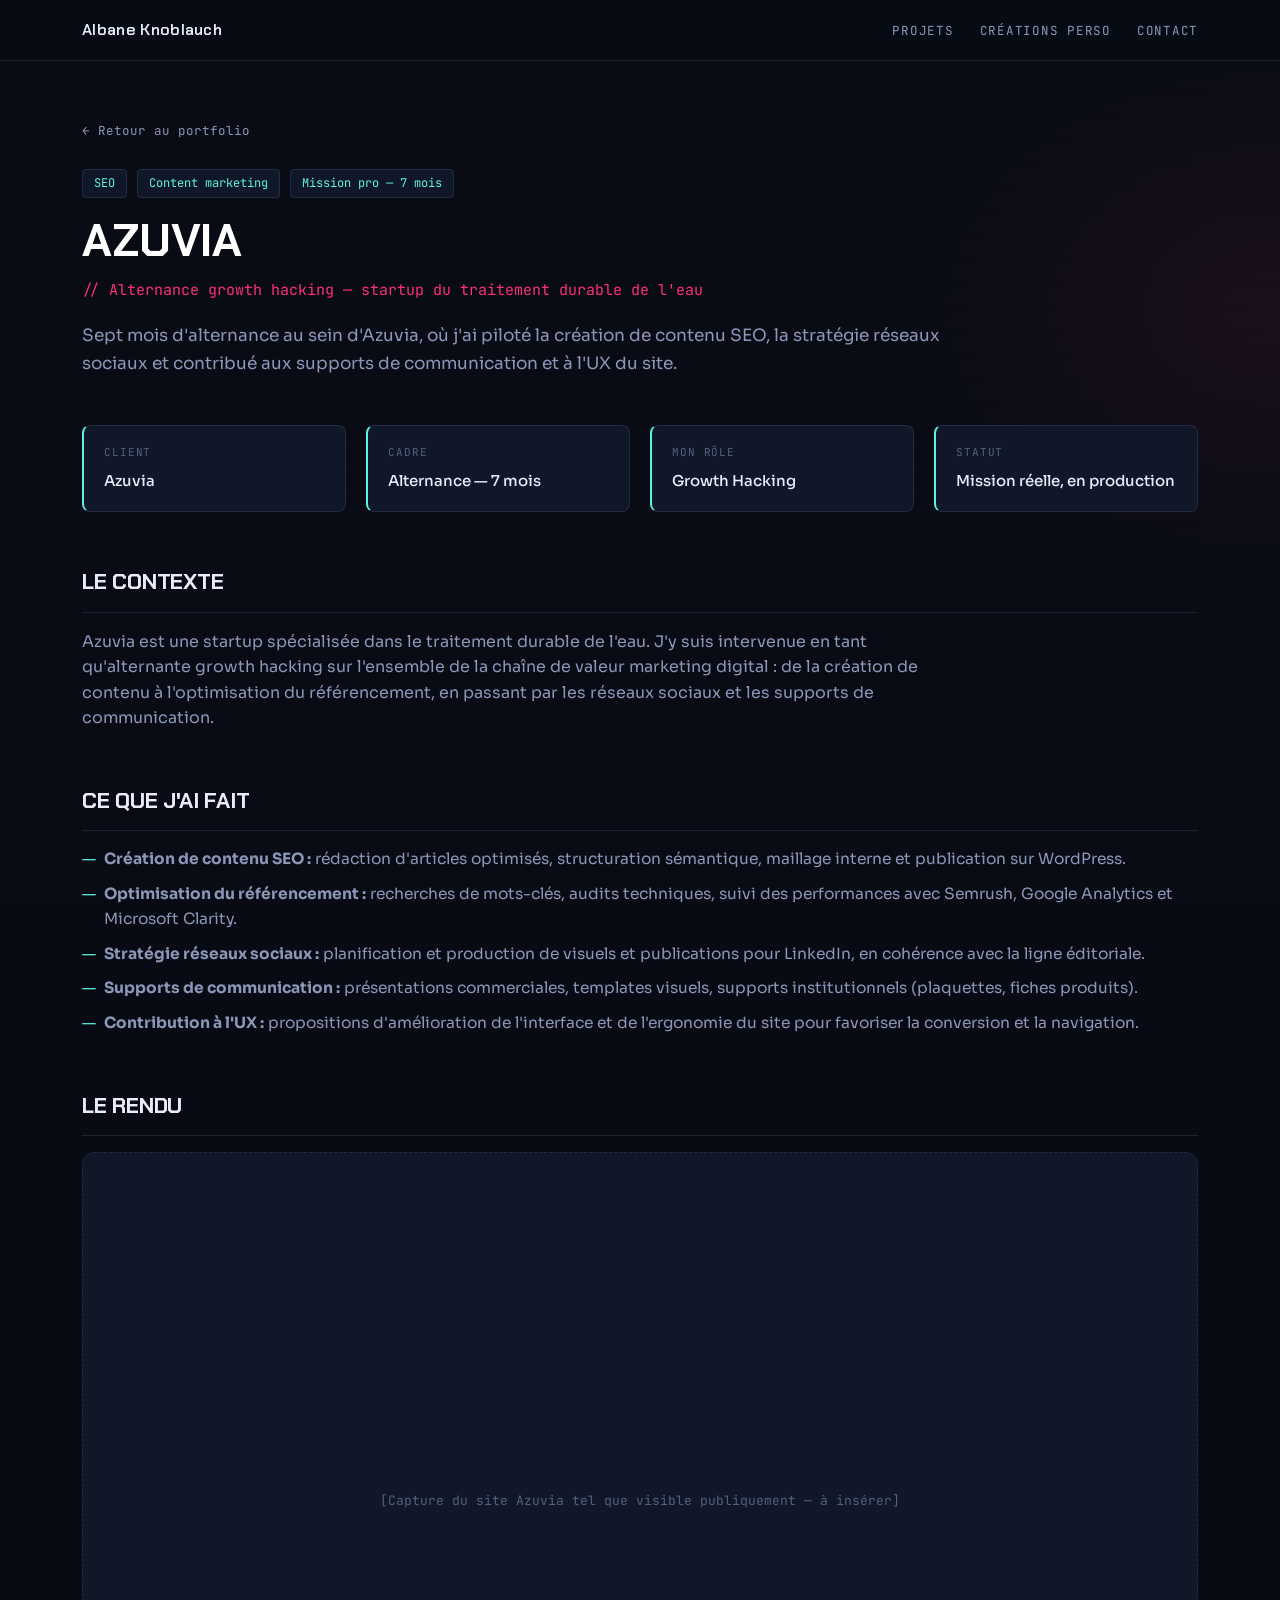
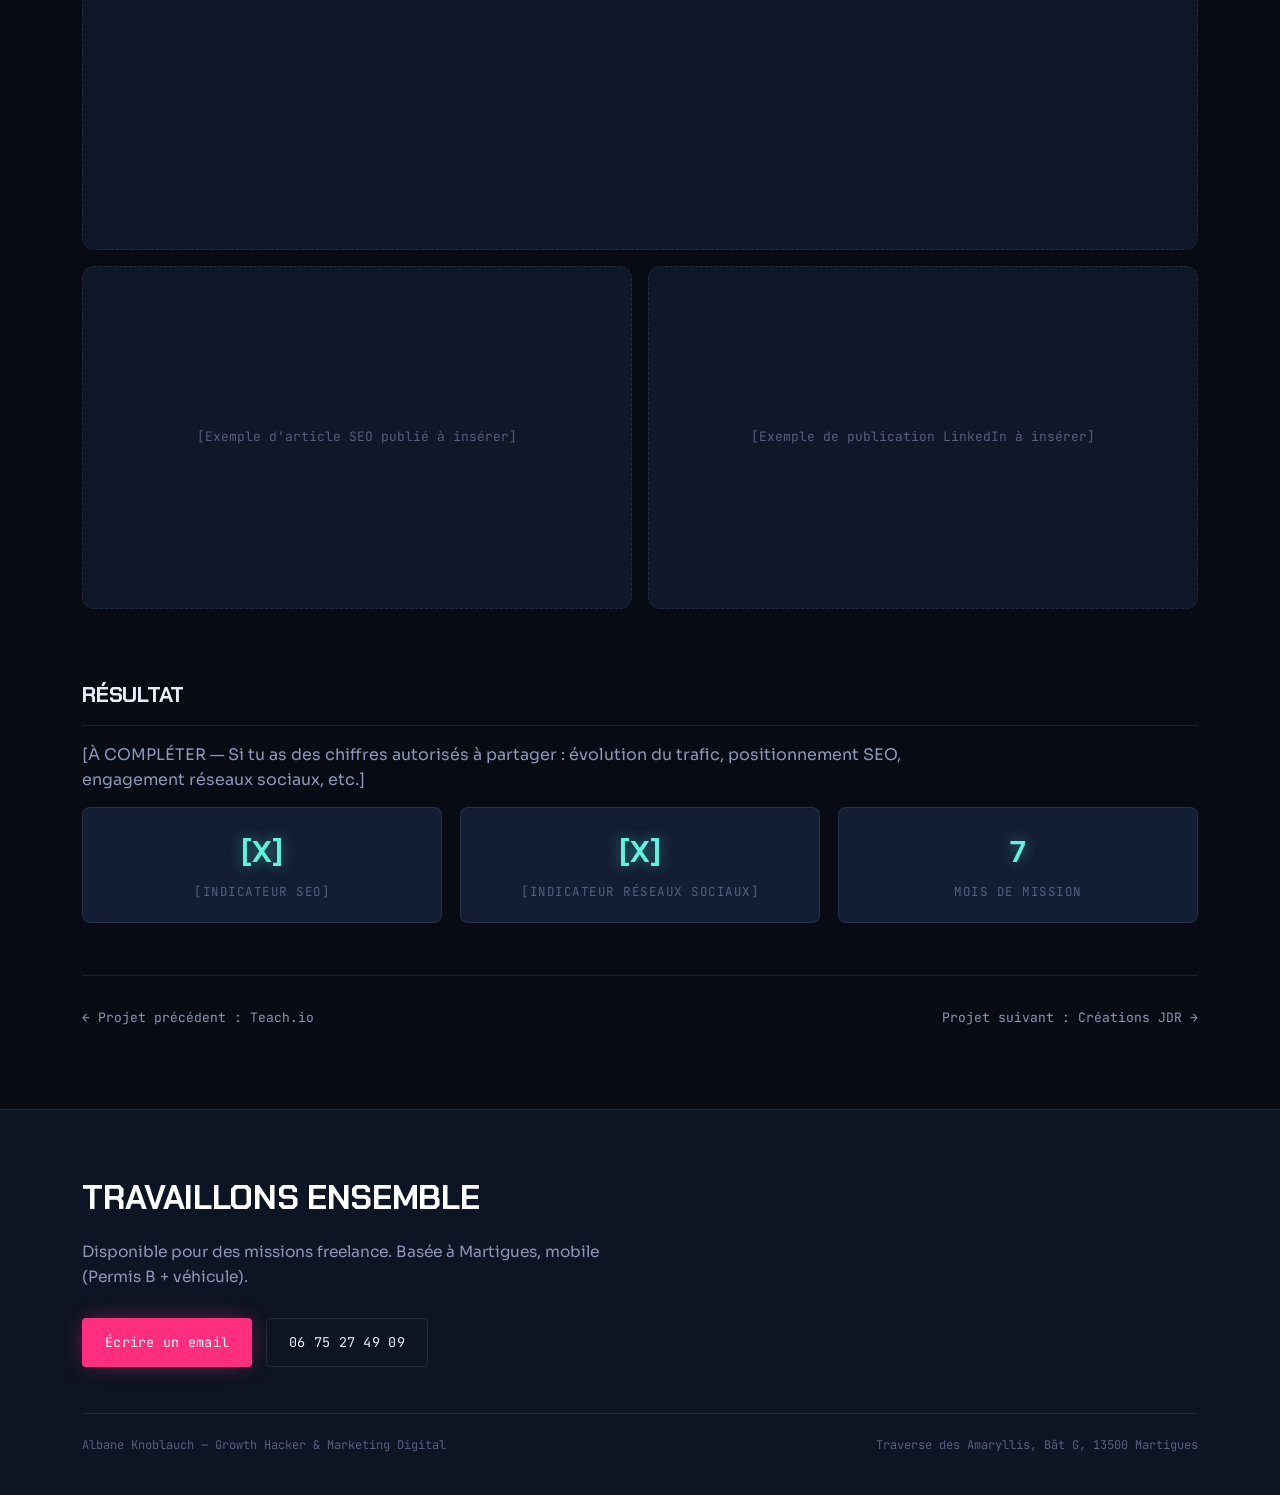
==== projets/azuvia.html @ 34a02491 "Add files via upload" ====
<!DOCTYPE html>
<html lang="fr">
<head>
<meta charset="UTF-8">
<meta name="viewport" content="width=device-width, initial-scale=1.0">
<title>Azuvia — Albane Knoblauch</title>
<link rel="preconnect" href="https://fonts.googleapis.com">
<link rel="preconnect" href="https://fonts.gstatic.com" crossorigin>
<link href="https://fonts.googleapis.com/css2?family=Chakra+Petch:wght@400;500;600;700&family=Sora:wght@400;500;600;700;800&family=JetBrains+Mono:wght@400;500;600&display=swap" rel="stylesheet">
<link rel="stylesheet" href="../styles.css">
</head>
<body>

<nav class="sitenav">
  <div class="sitenav-inner">
    <a class="nav-name" href="../index.html">Albane Knoblauch</a>
    <ul class="nav-links">
      <li><a href="../index.html#projets">Projets</a></li>
      <li><a href="../index.html#creations">Créations perso</a></li>
      <li><a href="../index.html#contact">Contact</a></li>
    </ul>
  </div>
</nav>

<div class="shell">

  <a class="back-link reveal" href="../index.html">← Retour au portfolio</a>

  <header class="project-hero reveal">
    <div class="project-meta">
      <span class="meta-tag">SEO</span>
      <span class="meta-tag">Content marketing</span>
      <span class="meta-tag">Mission pro — 7 mois</span>
    </div>
    <h1 class="project-title">Azuvia</h1>
    <div class="project-sub">// Alternance growth hacking — startup du traitement durable de l'eau</div>
    <p class="project-lead">Sept mois d'alternance au sein d'Azuvia, où j'ai piloté la création de contenu SEO, la stratégie réseaux sociaux et contribué aux supports de communication et à l'UX du site.</p>
  </header>

  <div class="brief-grid reveal">
    <div class="brief-card">
      <div class="label">Client</div>
      <div class="value">Azuvia</div>
    </div>
    <div class="brief-card">
      <div class="label">Cadre</div>
      <div class="value">Alternance — 7 mois</div>
    </div>
    <div class="brief-card">
      <div class="label">Mon rôle</div>
      <div class="value">Growth Hacking</div>
    </div>
    <div class="brief-card">
      <div class="label">Statut</div>
      <div class="value">Mission réelle, en production</div>
    </div>
  </div>

  <section class="block reveal">
    <h2>Le contexte</h2>
    <p>Azuvia est une startup spécialisée dans le traitement durable de l'eau. J'y suis intervenue en tant qu'alternante growth hacking sur l'ensemble de la chaîne de valeur marketing digital : de la création de contenu à l'optimisation du référencement, en passant par les réseaux sociaux et les supports de communication.</p>
  </section>

  <section class="block reveal">
    <h2>Ce que j'ai fait</h2>
    <ul>
      <li><strong>Création de contenu SEO :</strong> rédaction d'articles optimisés, structuration sémantique, maillage interne et publication sur WordPress.</li>
      <li><strong>Optimisation du référencement :</strong> recherches de mots-clés, audits techniques, suivi des performances avec Semrush, Google Analytics et Microsoft Clarity.</li>
      <li><strong>Stratégie réseaux sociaux :</strong> planification et production de visuels et publications pour LinkedIn, en cohérence avec la ligne éditoriale.</li>
      <li><strong>Supports de communication :</strong> présentations commerciales, templates visuels, supports institutionnels (plaquettes, fiches produits).</li>
      <li><strong>Contribution à l'UX :</strong> propositions d'amélioration de l'interface et de l'ergonomie du site pour favoriser la conversion et la navigation.</li>
    </ul>
  </section>

  <section class="block reveal">
    <h2>Le rendu</h2>
    <div class="media-frame">[Capture du site Azuvia tel que visible publiquement — à insérer]</div>
    <div class="media-row">
      <div class="media-frame">[Exemple d'article SEO publié à insérer]</div>
      <div class="media-frame">[Exemple de publication LinkedIn à insérer]</div>
    </div>
  </section>

  <section class="block reveal">
    <h2>Résultat</h2>
    <p>[À COMPLÉTER — Si tu as des chiffres autorisés à partager : évolution du trafic, positionnement SEO, engagement réseaux sociaux, etc.]</p>
    <div class="result-grid">
      <div class="result-card">
        <div class="num">[X]</div>
        <div class="lbl">[Indicateur SEO]</div>
      </div>
      <div class="result-card">
        <div class="num">[X]</div>
        <div class="lbl">[Indicateur réseaux sociaux]</div>
      </div>
      <div class="result-card">
        <div class="num">7</div>
        <div class="lbl">Mois de mission</div>
      </div>
    </div>
  </section>

  <nav class="project-nav reveal">
    <a href="teach-io.html">← Projet précédent : Teach.io</a>
    <a href="jdr-univers.html">Projet suivant : Créations JDR →</a>
  </nav>

</div>

<footer id="contact">
  <div class="footer-inner">
    <h2>Travaillons ensemble</h2>
    <p class="lead">Disponible pour des missions freelance. Basée à Martigues, mobile (Permis B + véhicule).</p>
    <div class="footer-actions">
      <a class="btn btn-primary" href="mailto:albane.lobreau@gmail.com">Écrire un email</a>
      <a class="btn btn-ghost" href="tel:+33675274909">06 75 27 49 09</a>
    </div>
    <div class="footer-bottom">
      <span>Albane Knoblauch — Growth Hacker &amp; Marketing Digital</span>
      <span>Traverse des Amaryllis, Bât G, 13500 Martigues</span>
    </div>
  </div>
</footer>

<script>
const revealEls = document.querySelectorAll('.reveal');
if('IntersectionObserver' in window){
  const io = new IntersectionObserver((entries)=>{
    entries.forEach(e=>{ if(e.isIntersecting){ e.target.classList.add('in-view'); io.unobserve(e.target); } });
  }, {threshold:0.12});
  revealEls.forEach(el=> io.observe(el));
} else {
  revealEls.forEach(el=> el.classList.add('in-view'));
}
</script>
</body>
</html>
---- styles.css ----
:root{
  --paper:#080B14;
  --paper-alt:#0D1424;
  --card:#0F1729;
  --card-hi:#131D33;
  --ink:#E7ECFB;
  --ink-soft:#8C97B8;
  --ink-faint:#565F7D;
  --teal-deep:#0A2E2C;
  --teal:#22D9C4;
  --teal-bright:#5CF3E0;
  --coral:#FF2E7E;
  --coral-soft:rgba(255,46,126,0.12);
  --line: rgba(140,151,184,0.16);
  --radius: 12px;
  --shell-max: 1180px;
}
*{box-sizing:border-box;}
html{scroll-behavior:smooth;}
@media (prefers-reduced-motion: reduce){
  html{scroll-behavior:auto;}
  *{animation-duration:0.001ms !important; animation-iteration-count:1 !important; transition-duration:0.001ms !important;}
}
body{
  margin:0;
  background:
    radial-gradient(ellipse 900px 500px at 15% -10%, rgba(34,217,196,0.10), transparent 60%),
    radial-gradient(ellipse 700px 500px at 100% 10%, rgba(255,46,126,0.08), transparent 55%),
    var(--paper);
  color:var(--ink);
  font-family:'Sora', sans-serif;
  font-size:16px;
  line-height:1.6;
  -webkit-font-smoothing:antialiased;
  position:relative;
}
body::before{
  content:"";
  position:fixed; inset:0; pointer-events:none; z-index:1;
  background-image:repeating-linear-gradient(to bottom, rgba(231,236,251,0.025) 0px, rgba(231,236,251,0.025) 1px, transparent 1px, transparent 3px);
  opacity:0.5;
}
h1,h2,h3{ font-family:'Chakra Petch', sans-serif; margin:0; color:var(--ink); letter-spacing:-0.01em; }
.mono{ font-family:'JetBrains Mono', monospace; letter-spacing:0.02em; }
a{ color:inherit; }
ul{ margin:0; padding:0; }

/* NAV */
.sitenav{ position:sticky; top:0; z-index:50; background:rgba(8,11,20,0.82); backdrop-filter:blur(10px); border-bottom:1px solid var(--line); }
.sitenav-inner{ max-width:var(--shell-max); margin:0 auto; padding:0 32px; display:flex; align-items:center; justify-content:space-between; height:60px; }
.nav-name{ font-family:'Chakra Petch', sans-serif; font-weight:600; font-size:16px; letter-spacing:0.02em; text-decoration:none; }
.nav-links{ display:flex; gap:26px; list-style:none; margin:0; padding:0; }
.nav-links a{ text-decoration:none; font-size:12.5px; font-family:'JetBrains Mono', monospace; color:var(--ink-soft); text-transform:uppercase; letter-spacing:0.06em; padding-bottom:4px; border-bottom:1px solid transparent; transition:color .2s, border-color .2s, text-shadow .2s; }
.nav-links a:hover, .nav-links a.active{ color:var(--teal-bright); border-color:var(--teal); text-shadow:0 0 10px rgba(92,243,224,0.5); }
@media (max-width:900px){ .nav-links{display:none;} }

/* SHELL */
.shell{ max-width:var(--shell-max); margin:0 auto; padding:56px 32px 80px; position:relative; z-index:2; }
@media (max-width:900px){ .shell{ padding:36px 24px 60px; } }

/* HERO */
.eyebrow{ font-family:'JetBrains Mono', monospace; font-size:12.5px; color:var(--teal-bright); text-transform:uppercase; letter-spacing:0.12em; margin-bottom:18px; display:flex; align-items:center; gap:10px; }
.status-dot{ width:8px; height:8px; border-radius:50%; background:var(--teal-bright); box-shadow:0 0 0 0 rgba(92,243,224,0.55), 0 0 8px 1px rgba(92,243,224,0.8); animation:pulse 2.4s infinite; flex-shrink:0; }
@keyframes pulse{ 0%{box-shadow:0 0 0 0 rgba(92,243,224,0.45), 0 0 8px 1px rgba(92,243,224,0.8);} 70%{box-shadow:0 0 0 8px rgba(92,243,224,0), 0 0 8px 1px rgba(92,243,224,0.8);} 100%{box-shadow:0 0 0 0 rgba(92,243,224,0), 0 0 8px 1px rgba(92,243,224,0.8);} }
h1.name{ font-size:clamp(34px, 5vw, 54px); font-weight:700; line-height:1.02; text-transform:uppercase; color:#fff; text-shadow:0 0 24px rgba(34,217,196,0.35), 0 0 2px rgba(255,255,255,0.4); }
.role{ font-family:'JetBrains Mono', monospace; font-weight:500; font-size:clamp(13.5px, 1.6vw, 15.5px); color:var(--coral); margin-top:14px; text-transform:uppercase; letter-spacing:0.06em; }
.role::before{ content:"> "; opacity:0.7; }
.hero-rule{ margin:22px 0; height:1px; width:64px; background:linear-gradient(to right, var(--teal-bright), transparent); box-shadow:0 0 8px rgba(92,243,224,0.6); }
.bio{ max-width:64ch; color:var(--ink-soft); font-size:16.5px; }

/* SECTION */
.section{ margin-bottom:60px; }
.section-head{ display:flex; align-items:baseline; gap:16px; margin-bottom:32px; }
.section-num{ font-family:'JetBrains Mono', monospace; color:var(--coral); font-size:13px; }
.section-head h2{ font-size:clamp(22px,2.6vw,27px); font-weight:600; text-transform:uppercase; letter-spacing:0.01em; }
.section-line{ flex:1; height:1px; background:linear-gradient(to right, var(--line), transparent); }
.reveal{ opacity:0; transform:translateY(18px); transition:opacity .6s ease, transform .6s ease; }
.reveal.in-view{ opacity:1; transform:translateY(0); }

/* PROJECT CARDS (index grid) */
.project-grid{ display:grid; grid-template-columns:repeat(auto-fit, minmax(300px,1fr)); gap:22px; }
.project-card{ display:block; text-decoration:none; background:var(--card); border:1px solid var(--line); border-radius:var(--radius); padding:26px 26px 24px; transition:border-color .25s, transform .25s, box-shadow .25s; position:relative; overflow:hidden; }
.project-card:hover{ border-color:var(--teal); transform:translateY(-3px); box-shadow:0 12px 30px -14px rgba(34,217,196,0.35); }
.project-card .tag{ font-family:'JetBrains Mono', monospace; font-size:11px; color:var(--coral); text-transform:uppercase; letter-spacing:0.08em; margin-bottom:12px; display:inline-block; }
.project-card h3{ font-size:19px; margin-bottom:8px; }
.project-card p{ color:var(--ink-soft); font-size:14px; margin:0 0 16px; }
.project-card .arrow{ font-family:'JetBrains Mono', monospace; font-size:12.5px; color:var(--teal-bright); }

/* PILLS */
.pill-list{ display:flex; flex-wrap:wrap; gap:8px; }
.pill{ background:var(--card); border:1px solid var(--line); padding:6px 12px; border-radius:4px; font-size:13px; color:var(--ink-soft); transition:border-color .2s, color .2s; }
.pill:hover{ border-color:var(--teal); color:var(--ink); }

/* PROJECT PAGE SPECIFIC */
.project-hero{ margin-bottom:48px; }
.back-link{ display:inline-flex; align-items:center; gap:8px; font-family:'JetBrains Mono', monospace; font-size:12.5px; color:var(--ink-soft); text-decoration:none; margin-bottom:28px; transition:color .2s; }
.back-link:hover{ color:var(--teal-bright); }
.project-meta{ display:flex; flex-wrap:wrap; gap:10px; margin-bottom:18px; }
.meta-tag{ font-family:'JetBrains Mono', monospace; font-size:12px; color:var(--teal-bright); background:var(--card); border:1px solid var(--line); padding:4px 11px; border-radius:4px; }
.project-title{ font-size:clamp(30px,4.4vw,46px); font-weight:700; text-transform:uppercase; color:#fff; margin-bottom:14px; line-height:1.05; }
.project-sub{ font-family:'JetBrains Mono', monospace; font-size:15px; color:var(--coral); margin-bottom:20px; }
.project-lead{ max-width:70ch; color:var(--ink-soft); font-size:17px; }

.brief-grid{ display:grid; grid-template-columns:repeat(auto-fit, minmax(200px,1fr)); gap:20px; margin-bottom:52px; }
.brief-card{ background:var(--card); border:1px solid var(--line); border-left:2px solid var(--teal-bright); border-radius:8px; padding:18px 20px; }
.brief-card .label{ font-family:'JetBrains Mono', monospace; font-size:11px; text-transform:uppercase; letter-spacing:0.08em; color:var(--ink-faint); margin-bottom:8px; }
.brief-card .value{ font-size:15px; color:var(--ink); font-weight:500; }

.block{ margin-bottom:52px; }
.block h2{ font-size:22px; text-transform:uppercase; margin-bottom:16px; padding-bottom:12px; border-bottom:1px solid var(--line); }
.block p{ color:var(--ink-soft); font-size:16px; max-width:72ch; margin:0 0 14px; }
.block ul{ list-style:none; padding:0; }
.block ul li{ color:var(--ink-soft); font-size:15.5px; padding-left:22px; position:relative; margin-bottom:10px; }
.block ul li::before{ content:"—"; position:absolute; left:0; color:var(--teal-bright); }

.media-frame{ background:var(--card); border:1px dashed var(--line); border-radius:var(--radius); aspect-ratio:16/10; display:flex; align-items:center; justify-content:center; color:var(--ink-faint); font-family:'JetBrains Mono', monospace; font-size:13px; text-align:center; padding:20px; margin-bottom:16px; }
.media-row{ display:grid; grid-template-columns:repeat(auto-fit, minmax(220px,1fr)); gap:16px; margin-bottom:16px; }

.result-grid{ display:grid; grid-template-columns:repeat(auto-fit, minmax(160px,1fr)); gap:18px; }
.result-card{ background:var(--card-hi); border:1px solid var(--line); border-radius:8px; padding:20px; text-align:center; }
.result-card .num{ font-family:'Chakra Petch', sans-serif; font-size:30px; font-weight:700; color:var(--teal-bright); text-shadow:0 0 14px rgba(92,243,224,0.5); }
.result-card .lbl{ font-size:12.5px; color:var(--ink-faint); margin-top:6px; font-family:'JetBrains Mono', monospace; text-transform:uppercase; letter-spacing:0.04em; }

.project-nav{ display:flex; justify-content:space-between; gap:20px; padding-top:32px; border-top:1px solid var(--line); flex-wrap:wrap; }
.project-nav a{ font-family:'JetBrains Mono', monospace; font-size:13px; color:var(--ink-soft); text-decoration:none; transition:color .2s; }
.project-nav a:hover{ color:var(--teal-bright); }

/* FOOTER */
footer{ background:var(--paper-alt); color:var(--ink); padding:60px 0 40px; border-top:1px solid var(--line); position:relative; z-index:2; }
.footer-inner{ max-width:var(--shell-max); margin:0 auto; padding:0 32px; }
footer h2{ color:#fff; font-size:clamp(24px,3.6vw,34px); font-weight:700; text-transform:uppercase; margin-bottom:16px; }
footer p.lead{ color:var(--ink-soft); max-width:48ch; margin-bottom:28px; font-size:15.5px; }
.footer-actions{ display:flex; flex-wrap:wrap; gap:14px; margin-bottom:46px; }
.btn{ font-family:'JetBrains Mono', monospace; font-size:13.5px; padding:13px 22px; border-radius:4px; text-decoration:none; display:inline-flex; align-items:center; gap:8px; letter-spacing:0.02em; border:1px solid transparent; cursor:pointer; }
.btn-primary{ background:var(--coral); color:#fff; box-shadow:0 0 24px -6px rgba(255,46,126,0.6); }
.btn-primary:hover{ background:#ff5296; }
.btn-ghost{ background:transparent; color:var(--ink); border-color:var(--line); }
.btn-ghost:hover{ border-color:var(--teal); color:var(--teal-bright); }
.footer-bottom{ display:flex; flex-wrap:wrap; justify-content:space-between; gap:12px; padding-top:22px; border-top:1px solid var(--line); font-size:12px; color:var(--ink-faint); font-family:'JetBrains Mono', monospace; }
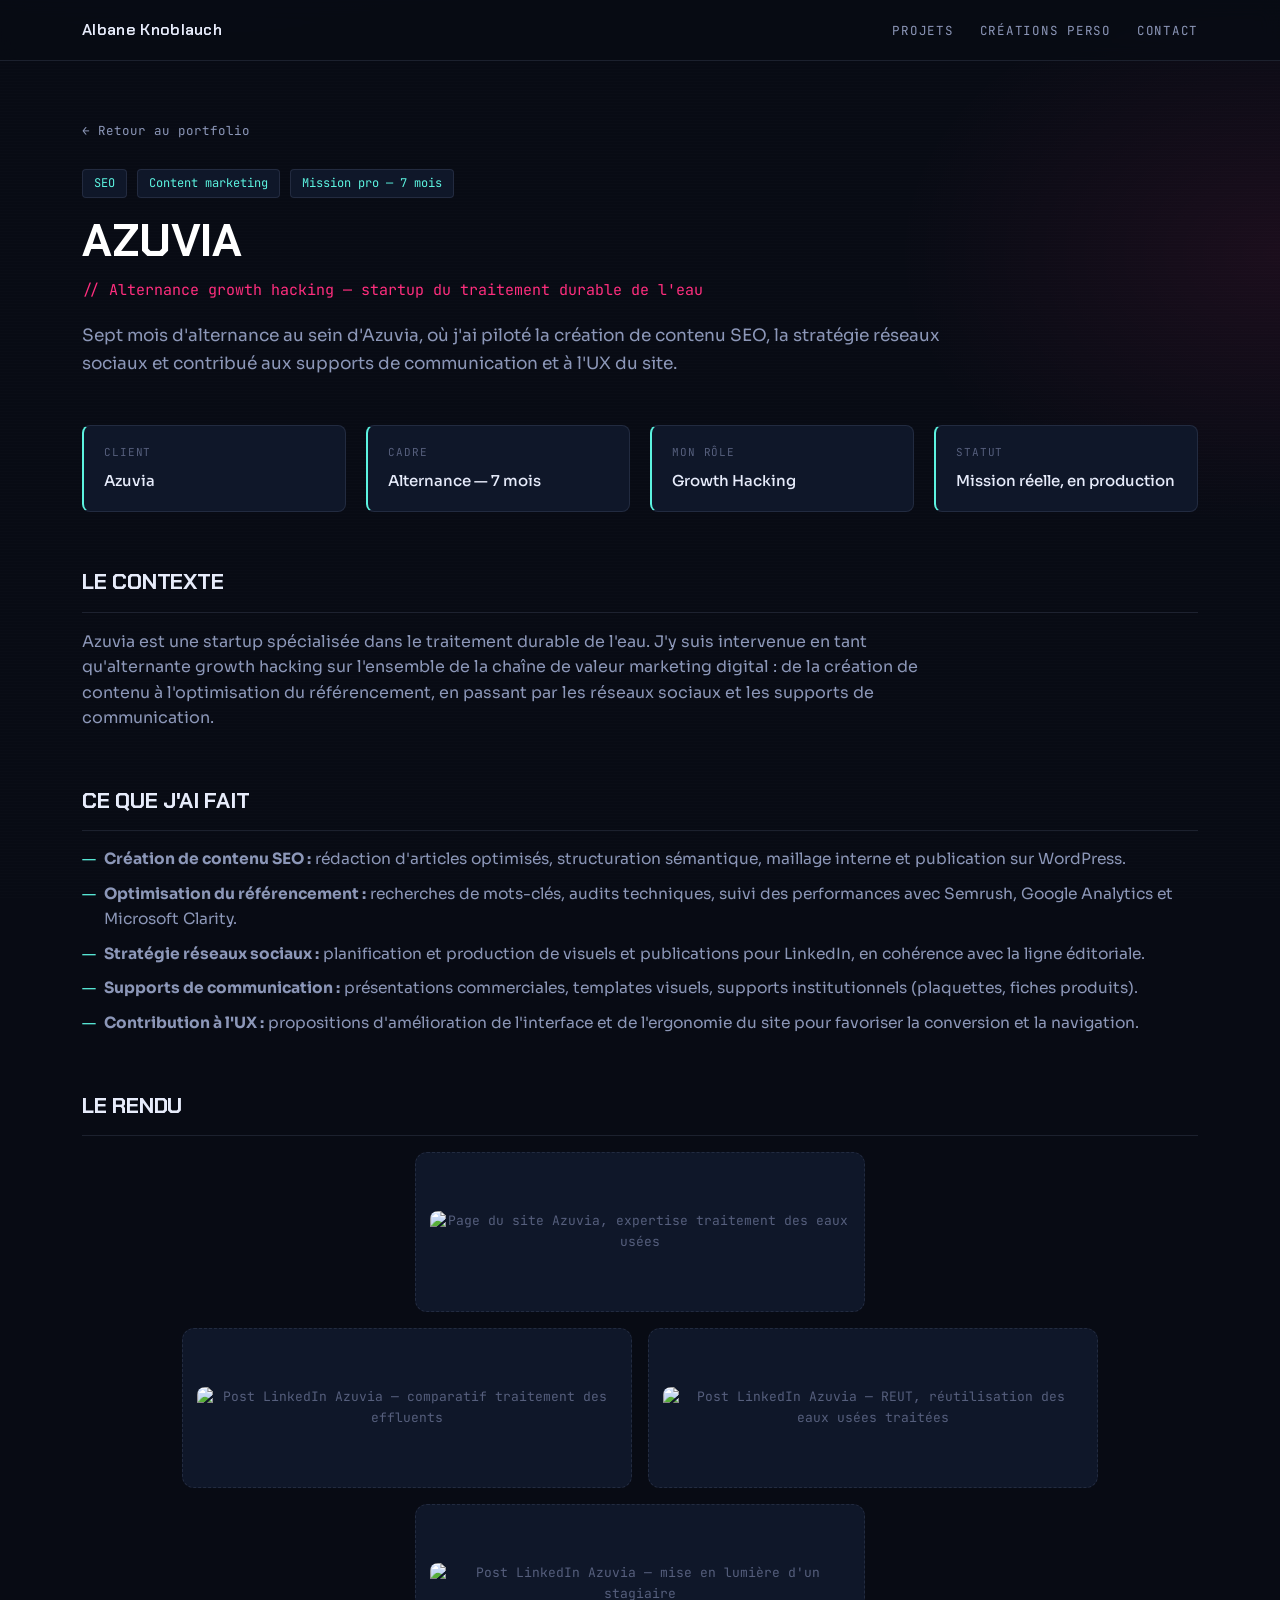
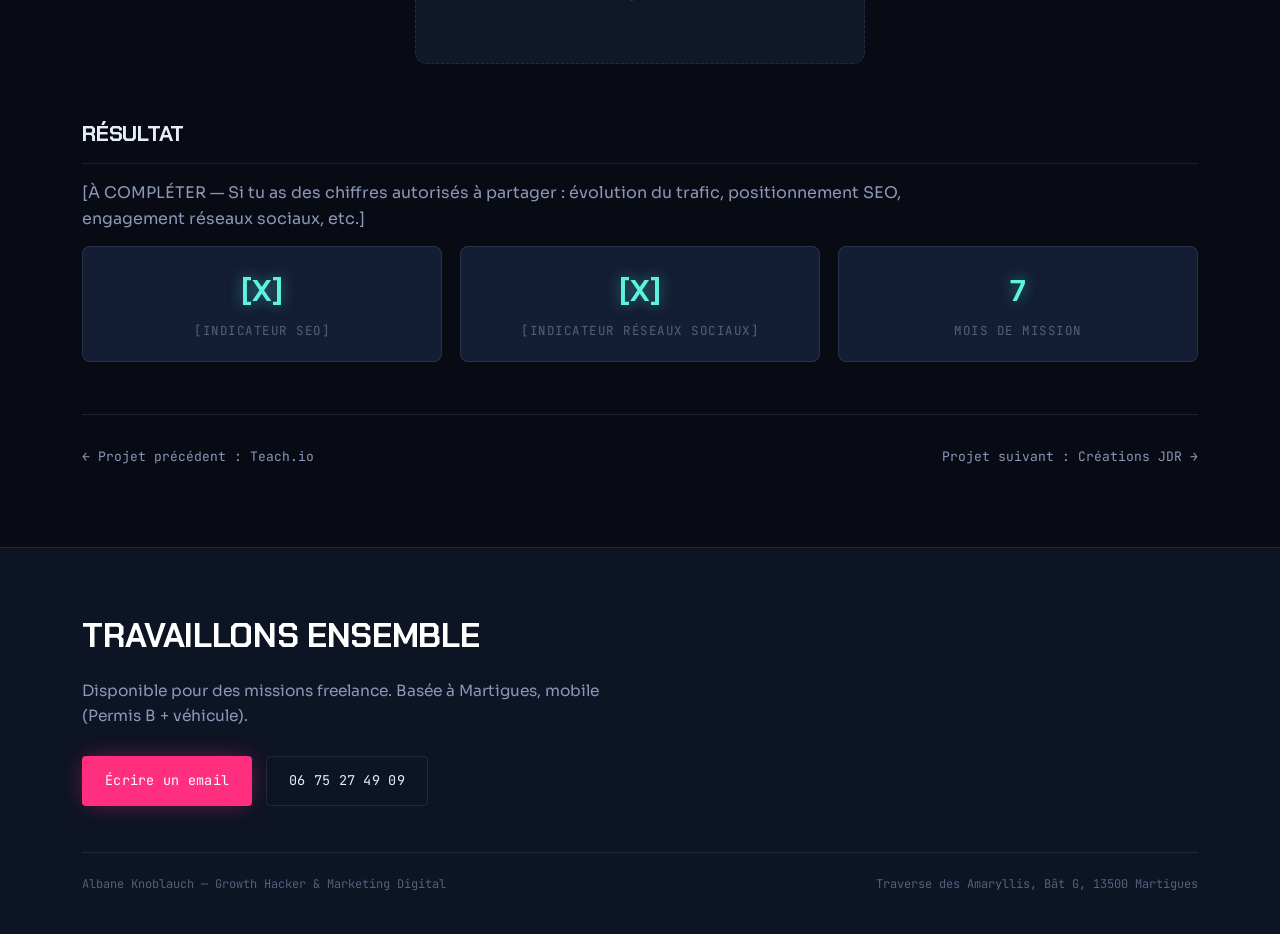
==== commit 3893ea49: "Add files via upload" ====
--- a/projets/azuvia.html
+++ b/projets/azuvia.html
@@ -74,10 +74,11 @@
 
   <section class="block reveal">
     <h2>Le rendu</h2>
-    <div class="media-frame">[Capture du site Azuvia tel que visible publiquement — à insérer]</div>
+    <div class="media-frame"><img src="img/azuvia-site.png" alt="Page du site Azuvia, expertise traitement des eaux usées"></div>
     <div class="media-row">
-      <div class="media-frame">[Exemple d'article SEO publié à insérer]</div>
-      <div class="media-frame">[Exemple de publication LinkedIn à insérer]</div>
+      <div class="media-frame"><img src="img/azuvia-linkedin-comparatif.png" alt="Post LinkedIn Azuvia — comparatif traitement des effluents"></div>
+      <div class="media-frame"><img src="img/azuvia-linkedin-reut.png" alt="Post LinkedIn Azuvia — REUT, réutilisation des eaux usées traitées"></div>
+      <div class="media-frame"><img src="img/azuvia-linkedin-stagiaire.png" alt="Post LinkedIn Azuvia — mise en lumière d'un stagiaire"></div>
     </div>
   </section>
 
--- a/styles.css
+++ b/styles.css
@@ -113,8 +113,10 @@
 .block ul li{ color:var(--ink-soft); font-size:15.5px; padding-left:22px; position:relative; margin-bottom:10px; }
 .block ul li::before{ content:"—"; position:absolute; left:0; color:var(--teal-bright); }
 
-.media-frame{ background:var(--card); border:1px dashed var(--line); border-radius:var(--radius); aspect-ratio:16/10; display:flex; align-items:center; justify-content:center; color:var(--ink-faint); font-family:'JetBrains Mono', monospace; font-size:13px; text-align:center; padding:20px; margin-bottom:16px; }
-.media-row{ display:grid; grid-template-columns:repeat(auto-fit, minmax(220px,1fr)); gap:16px; margin-bottom:16px; }
+.media-frame{ background:var(--card); border:1px dashed var(--line); border-radius:var(--radius); display:flex; align-items:center; justify-content:center; color:var(--ink-faint); font-family:'JetBrains Mono', monospace; font-size:13px; text-align:center; padding:14px; margin:0 auto 16px; width:fit-content; max-width:100%; min-height:160px; min-width:240px; }
+.media-frame img{ display:block; max-width:420px; max-height:460px; width:auto; height:auto; border-radius:calc(var(--radius) - 4px); }
+.media-row{ display:flex; flex-wrap:wrap; justify-content:center; gap:16px; margin-bottom:16px; }
+.media-row .media-frame{ margin:0; }
 
 .result-grid{ display:grid; grid-template-columns:repeat(auto-fit, minmax(160px,1fr)); gap:18px; }
 .result-card{ background:var(--card-hi); border:1px solid var(--line); border-radius:8px; padding:20px; text-align:center; }
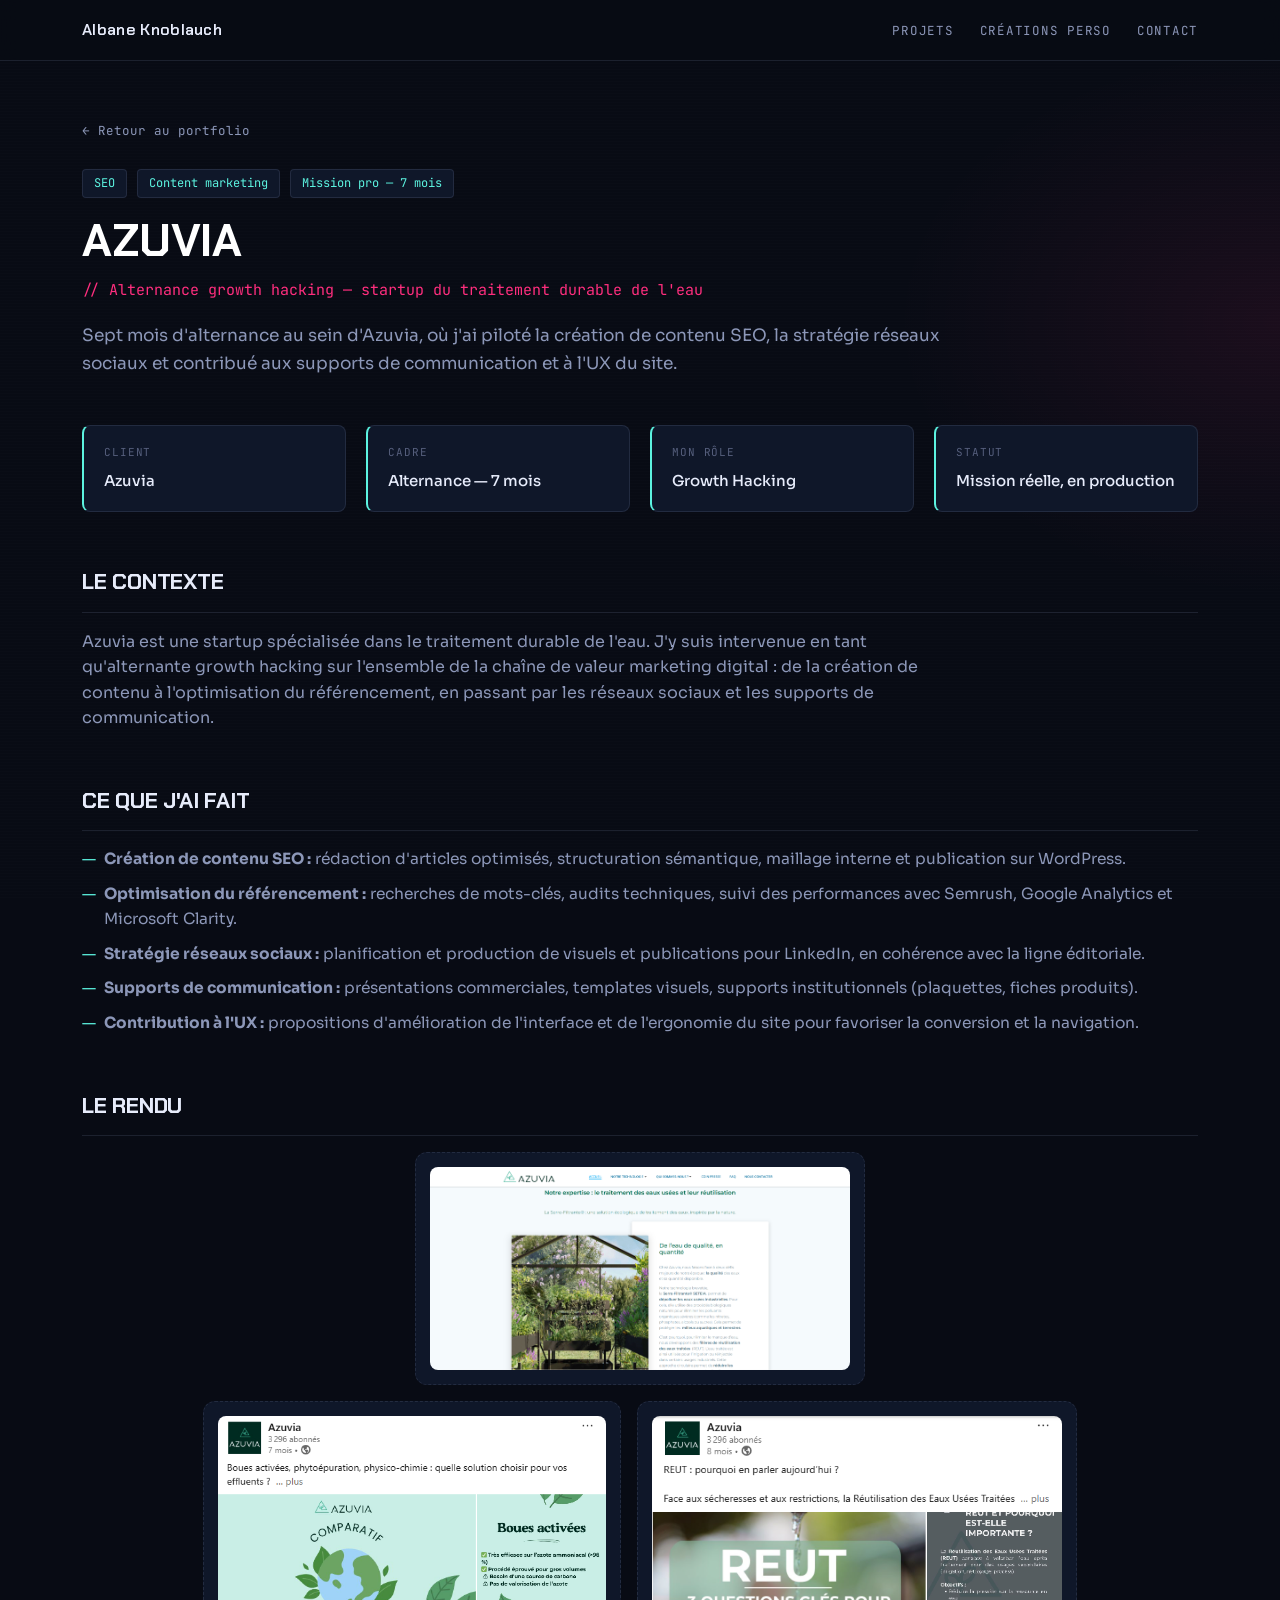
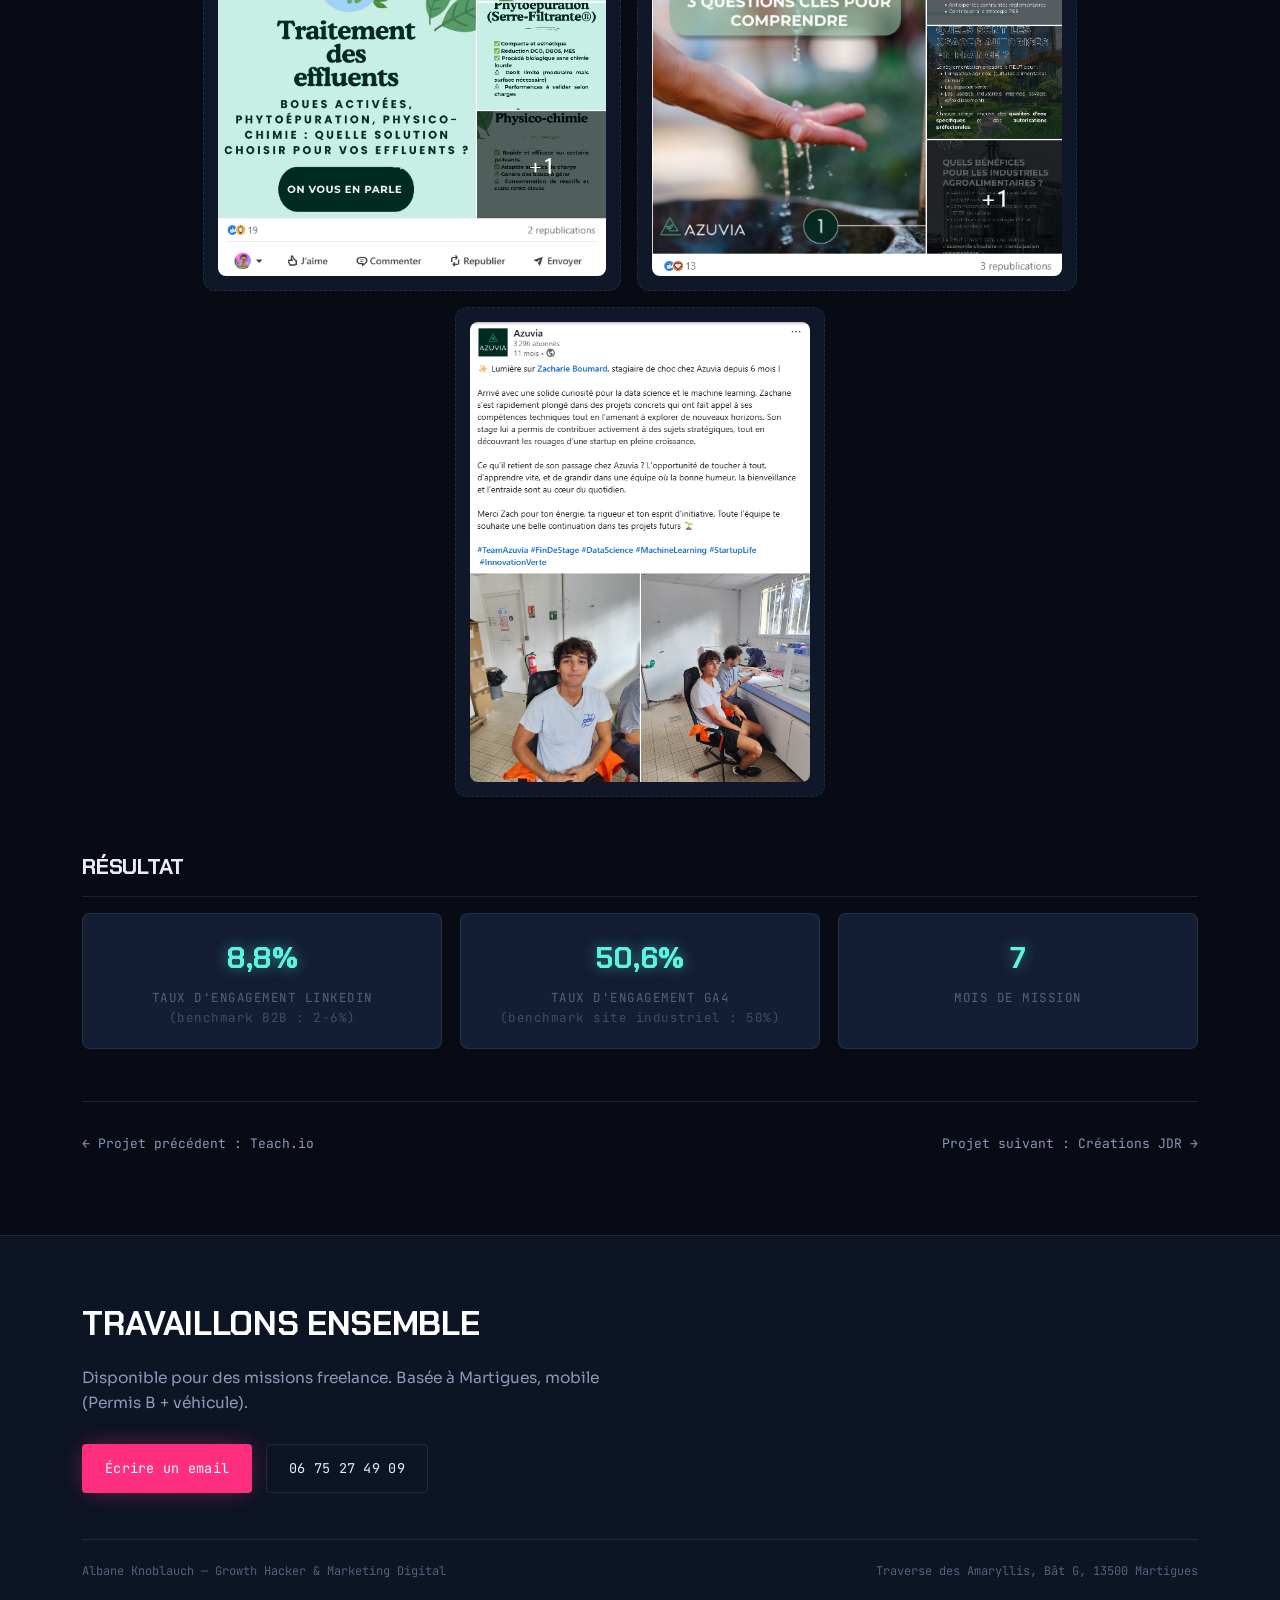
==== commit 8799ea6b: "Add files via upload" ====
--- a/projets/azuvia.html
+++ b/projets/azuvia.html
@@ -84,15 +84,14 @@
 
   <section class="block reveal">
     <h2>Résultat</h2>
-    <p>[À COMPLÉTER — Si tu as des chiffres autorisés à partager : évolution du trafic, positionnement SEO, engagement réseaux sociaux, etc.]</p>
     <div class="result-grid">
       <div class="result-card">
-        <div class="num">[X]</div>
-        <div class="lbl">[Indicateur SEO]</div>
+        <div class="num">8,8%</div>
+        <div class="lbl">Taux d'engagement LinkedIn<br><span style="font-weight:400; text-transform:none; opacity:0.7;">(benchmark B2B : 2-6%)</span></div>
       </div>
       <div class="result-card">
-        <div class="num">[X]</div>
-        <div class="lbl">[Indicateur réseaux sociaux]</div>
+        <div class="num">50,6%</div>
+        <div class="lbl">Taux d'engagement GA4<br><span style="font-weight:400; text-transform:none; opacity:0.7;">(benchmark site industriel : 50%)</span></div>
       </div>
       <div class="result-card">
         <div class="num">7</div>
